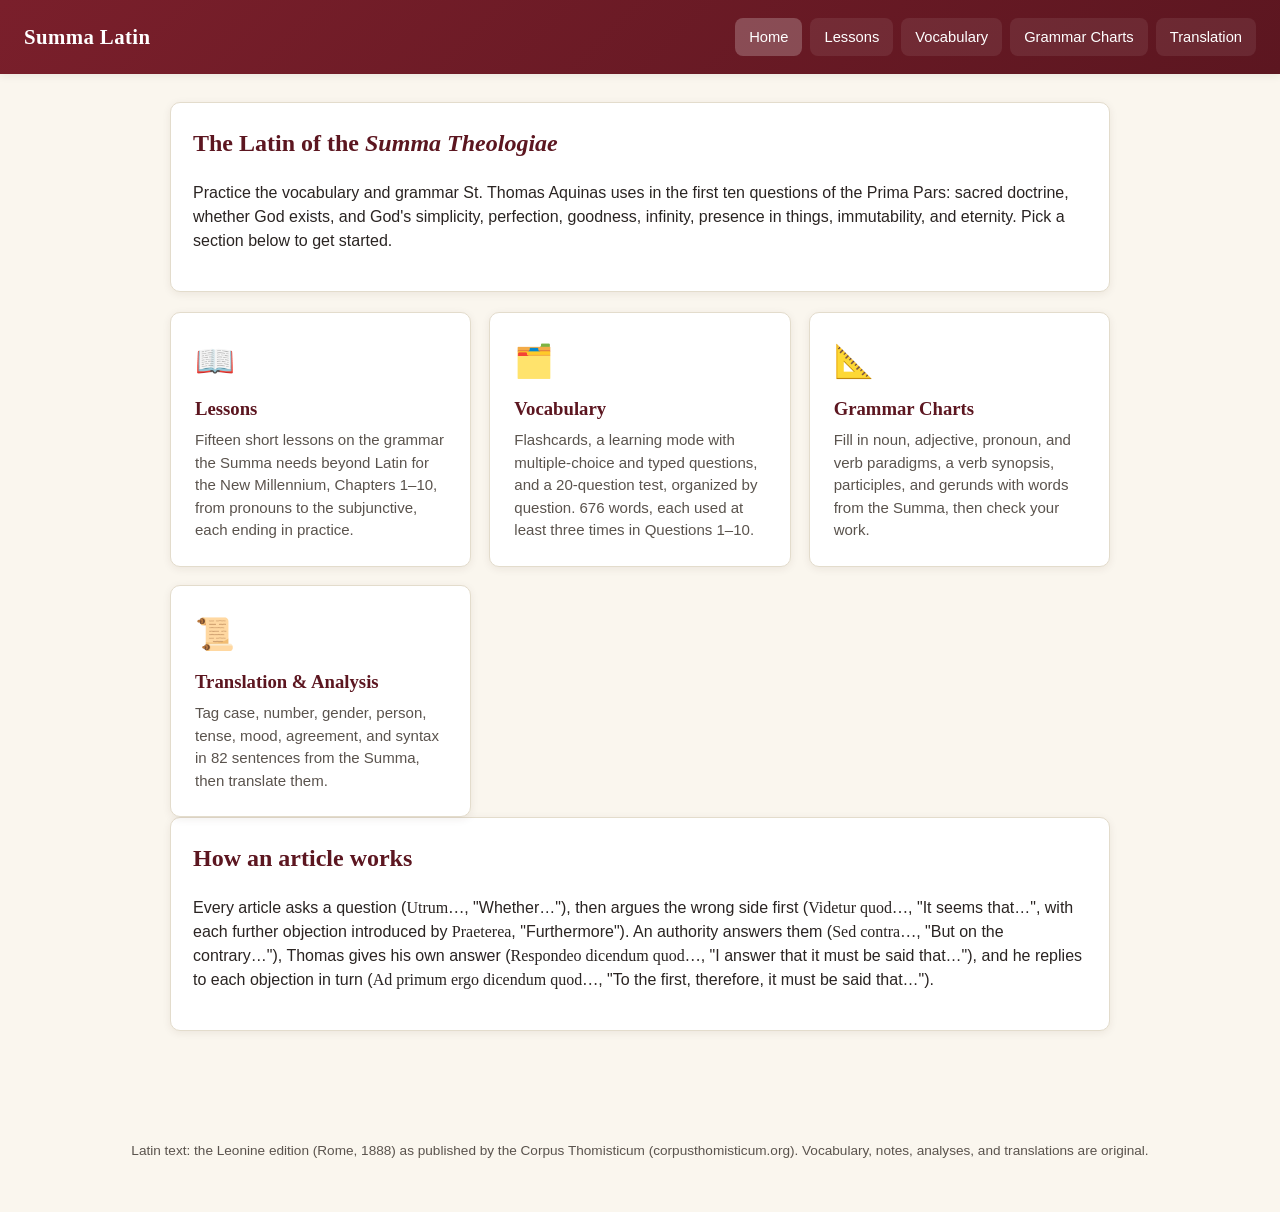
==== index.html @ b41b1ba9 "Summa Latin: practice site for Summa Theologiae I, Questions 1–10 A static site for reading the Lati" ====
<!doctype html>
<html lang="en">
<head>
<meta charset="utf-8">
<meta name="viewport" content="width=device-width, initial-scale=1">
<title>Summa Latin — Summa Theologiae I, Qq. 1–10</title>
<link rel="stylesheet" href="css/style.css">
</head>
<body>
<header class="site-header">
  <h1><a href="index.html">Summa Latin</a></h1>
  <nav class="site-nav">
    <a href="index.html" class="active">Home</a>
    <a href="lessons.html">Lessons</a>
    <a href="flashcards.html">Vocabulary</a>
    <a href="grammar.html">Grammar Charts</a>
    <a href="translate.html">Translation</a>
  </nav>
</header>

<main>
  <div class="card">
    <h2>The Latin of the <em>Summa Theologiae</em></h2>
    <p>Practice the vocabulary and grammar St. Thomas Aquinas uses in the first ten questions of the Prima Pars: sacred doctrine, whether God exists, and God's simplicity, perfection, goodness, infinity, presence in things, immutability, and eternity. Pick a section below to get started.</p>
  </div>

  <div class="section-grid">
    <a class="section-tile" href="lessons.html">
      <div class="icon">📖</div>
      <h3>Lessons</h3>
      <p>Fifteen short lessons on the grammar the Summa needs beyond Latin for the New Millennium, Chapters 1–10, from pronouns to the subjunctive, each ending in practice.</p>
    </a>
    <a class="section-tile" href="flashcards.html">
      <div class="icon">🗂️</div>
      <h3>Vocabulary</h3>
      <p id="vocabTileText">Flashcards, a learning mode with multiple-choice and typed questions, and a 20-question test, organized by question.</p>
    </a>
    <a class="section-tile" href="grammar.html">
      <div class="icon">📐</div>
      <h3>Grammar Charts</h3>
      <p>Fill in noun, adjective, pronoun, and verb paradigms, a verb synopsis, participles, and gerunds with words from the Summa, then check your work.</p>
    </a>
    <a class="section-tile" href="translate.html">
      <div class="icon">📜</div>
      <h3>Translation &amp; Analysis</h3>
      <p id="translateTileText">Tag case, number, gender, person, tense, mood, agreement, and syntax in sentences from the Summa, then translate them.</p>
    </a>
  </div>

  <div class="card">
    <h2>How an article works</h2>
    <p>Every article asks a question (<span class="latin">Utrum…</span>, "Whether…"), then argues the wrong side first (<span class="latin">Videtur quod…</span>, "It seems that…", with each further objection introduced by <span class="latin">Praeterea</span>, "Furthermore"). An authority answers them (<span class="latin">Sed contra…</span>, "But on the contrary…"), Thomas gives his own answer (<span class="latin">Respondeo dicendum quod…</span>, "I answer that it must be said that…"), and he replies to each objection in turn (<span class="latin">Ad primum ergo dicendum quod…</span>, "To the first, therefore, it must be said that…").</p>
  </div>
</main>

<footer class="site-footer" id="footerText">Latin text: the Leonine edition (Rome, 1888) as published by the Corpus Thomisticum (corpusthomisticum.org). Vocabulary, notes, analyses, and translations are original.</footer>
<script type="module" src="js/home.js"></script>
</body>
</html>
---- css/style.css ----
:root {
  --maroon: #7a1f2b;
  --maroon-dark: #5c1620;
  --gold: #b8892b;
  --cream: #faf6ee;
  --paper: #ffffff;
  --ink: #2a2422;
  --ink-soft: #5a534d;
  --border: #e3dccc;
  --good: #2e7d4f;
  --bad: #b3382c;
  --shadow: 0 2px 8px rgba(60, 40, 20, 0.08);
  --radius: 10px;
}

* { box-sizing: border-box; }

html, body {
  margin: 0;
  padding: 0;
  background: var(--cream);
  color: var(--ink);
  font-family: -apple-system, BlinkMacSystemFont, "Segoe UI", Helvetica, Arial, sans-serif;
  line-height: 1.5;
}

.latin {
  font-family: Georgia, "Times New Roman", serif;
}

a { color: var(--maroon); }

header.site-header {
  background: linear-gradient(135deg, var(--maroon), var(--maroon-dark));
  color: #fff;
  padding: 18px 24px;
  display: flex;
  align-items: center;
  justify-content: space-between;
  flex-wrap: wrap;
  gap: 12px;
  box-shadow: var(--shadow);
}

header.site-header h1 {
  margin: 0;
  font-size: 1.3rem;
  font-family: Georgia, serif;
  letter-spacing: 0.02em;
}

header.site-header h1 a { color: #fff; text-decoration: none; }

nav.site-nav { display: flex; gap: 8px; flex-wrap: wrap; }

nav.site-nav a {
  color: #fff;
  text-decoration: none;
  padding: 8px 14px;
  border-radius: 8px;
  font-size: 0.92rem;
  background: rgba(255,255,255,0.08);
  transition: background 0.15s;
}

/* Hover styles apply only where the pointer can really hover (a mouse). A touch screen leaves the spot of the
   last tap "hovered", so when the next question's choices fill the same boxes, the one in that spot looked
   pressed. A press is shown with :active instead. */
nav.site-nav a:active, nav.site-nav a.active {
  background: rgba(255,255,255,0.22);
}
@media (hover: hover) { nav.site-nav a:hover { background: rgba(255,255,255,0.22); } }

/* Level 1 / Level 2 textbook switch in the header */
.book-switch {
  display: flex;
  align-items: center;
  gap: 2px;
  padding: 3px;
  border-radius: 10px;
  background: rgba(255,255,255,0.08);
}
.book-switch-label { font-size: 0.82rem; opacity: 0.85; padding: 0 6px 0 8px; }
.book-switch button {
  background: transparent;
  border: none;
  color: #fff;
  padding: 6px 12px;
  border-radius: 7px;
  font-size: 0.88rem;
}
.book-switch button:active { background: rgba(255,255,255,0.16); }
@media (hover: hover) { .book-switch button:hover { background: rgba(255,255,255,0.16); } }
.book-switch button[aria-pressed="true"] { background: #fff; color: var(--maroon-dark); font-weight: 600; }

main {
  max-width: 980px;
  margin: 0 auto;
  padding: 28px 20px 60px;
}

.card {
  background: var(--paper);
  border: 1px solid var(--border);
  border-radius: var(--radius);
  box-shadow: var(--shadow);
  padding: 22px;
  margin-bottom: 20px;
}

.card h2 { margin-top: 0; font-family: Georgia, serif; color: var(--maroon-dark); }

.section-grid {
  display: grid;
  grid-template-columns: repeat(auto-fit, minmax(240px, 1fr));
  gap: 18px;
  margin-top: 20px;
}

.section-tile {
  display: block;
  background: var(--paper);
  border: 1px solid var(--border);
  border-radius: var(--radius);
  box-shadow: var(--shadow);
  padding: 24px;
  text-decoration: none;
  color: var(--ink);
  transition: transform 0.12s, box-shadow 0.12s;
}

.section-tile:active { transform: translateY(-2px); box-shadow: 0 6px 16px rgba(60,40,20,0.14); }
@media (hover: hover) { .section-tile:hover { transform: translateY(-2px); box-shadow: 0 6px 16px rgba(60,40,20,0.14); } }

.section-tile .icon { font-size: 2rem; }
.section-tile h3 { margin: 10px 0 6px; color: var(--maroon-dark); font-family: Georgia, serif; }
.section-tile p { margin: 0; color: var(--ink-soft); font-size: 0.94rem; }

button, .btn {
  font-family: inherit;
  font-size: 0.95rem;
  padding: 10px 18px;
  border-radius: 8px;
  border: 1px solid var(--maroon);
  background: var(--maroon);
  color: #fff;
  cursor: pointer;
  transition: background 0.15s, transform 0.05s;
}

@media (hover: hover) { button:hover, .btn:hover { background: var(--maroon-dark); } }
button:active, .btn:active { background: var(--maroon-dark); transform: scale(0.98); }

button.secondary, .btn.secondary {
  background: transparent;
  color: var(--maroon);
}
@media (hover: hover) { button.secondary:hover, .btn.secondary:hover { background: rgba(122,31,43,0.08); } }
button.secondary:active, .btn.secondary:active { background: rgba(122,31,43,0.08); }

button:disabled { opacity: 0.45; cursor: not-allowed; }

select, input[type="text"] {
  font-family: inherit;
  font-size: 0.95rem;
  padding: 7px 10px;
  border-radius: 6px;
  border: 1px solid var(--border);
  background: #fff;
  color: var(--ink);
}

.chapter-picker {
  display: flex;
  flex-wrap: wrap;
  gap: 8px;
  margin: 10px 0;
}

.chapter-chip {
  border: 1px solid var(--border);
  background: #fff;
  padding: 7px 14px;
  border-radius: 20px;
  cursor: pointer;
  font-size: 0.9rem;
  user-select: none;
}

.chapter-chip.selected {
  background: var(--maroon);
  color: #fff;
  border-color: var(--maroon);
}

.pill {
  display: inline-block;
  padding: 2px 10px;
  border-radius: 12px;
  font-size: 0.78rem;
  background: var(--border);
  color: var(--ink-soft);
}

footer.site-footer {
  text-align: center;
  color: var(--ink-soft);
  font-size: 0.85rem;
  padding: 30px 20px 50px;
}

.empty-state {
  text-align: center;
  color: var(--ink-soft);
  padding: 40px 20px;
}

/* ---- Flashcards ---- */
.flashcard-stage {
  display: flex;
  flex-direction: column;
  align-items: center;
  gap: 18px;
}

.flashcard {
  width: 100%;
  max-width: 480px;
  height: 280px;
  perspective: 1200px;
  cursor: pointer;
}

.flashcard-inner {
  position: relative;
  width: 100%;
  height: 100%;
  transition: transform 0.5s;
  transform-style: preserve-3d;
}

.flashcard.flipped .flashcard-inner { transform: rotateY(180deg); }

.flashcard-face {
  position: absolute;
  inset: 0;
  backface-visibility: hidden;
  border-radius: 16px;
  border: 1px solid var(--border);
  box-shadow: var(--shadow);
  display: flex;
  flex-direction: column;
  align-items: center;
  justify-content: center;
  text-align: center;
  padding: 20px;
  background: var(--paper);
}

.flashcard-face.back { transform: rotateY(180deg); background: #fff7ea; }

.flashcard-face .word { font-size: 2rem; font-family: Georgia, serif; color: var(--maroon-dark); }
.flashcard-face .word.compact { font-size: 1.5rem; max-width: 90%; }
.flashcard-face .word.compact-sm { font-size: 1.15rem; max-width: 95%; line-height: 1.3; }
/* The back of a card: the word's usage note (dīcendum est quod: it must be said that) and how often the Summa uses it */
.flashcard-face .card-note { margin-top: 12px; max-width: 90%; font-size: 0.95rem; color: var(--ink); font-style: italic; line-height: 1.35; }
.flashcard-face .card-count { margin-top: 10px; font-size: 0.85rem; color: var(--ink-soft); }
.flashcard-face .sub { color: var(--ink-soft); margin-top: 10px; font-size: 1rem; }
.flashcard-face .hint { position: absolute; bottom: 14px; color: var(--ink-soft); font-size: 0.78rem; }

.flashcard-controls { display: flex; gap: 10px; align-items: center; }
.progress-text { color: var(--ink-soft); font-size: 0.9rem; }

.mode-toggle { display: flex; flex-wrap: wrap; gap: 8px; margin-bottom: 16px; }
.mode-toggle button { background: transparent; color: var(--maroon); }
.mode-toggle button.active { background: var(--maroon); color: #fff; }

/* ---- Learn mode (MC) ---- */
.mc-prompt {
  text-align: center;
  font-size: 1.6rem;
  font-family: Georgia, serif;
  color: var(--maroon-dark);
  margin: 10px 0 22px;
}
.mc-sub { text-align: center; color: var(--ink-soft); margin-top: -14px; margin-bottom: 20px; }
/* Derivative Practice's hint after a wrong answer: the Latin word's meaning,
   under the prompt, and each choice's definition */
.mc-meaning { text-align: center; color: var(--ink-soft); margin-top: -14px; margin-bottom: 22px; }
.mc-option .mc-word { display: block; }
.mc-option .mc-definition { display: block; margin-top: 4px; font-size: 0.85rem; color: var(--ink-soft); }

.mc-options {
  display: grid;
  grid-template-columns: 1fr 1fr;
  gap: 12px;
}
@media (max-width: 560px) { .mc-options { grid-template-columns: 1fr; } }

.mc-option {
  padding: 14px 16px;
  border-radius: 10px;
  border: 1.5px solid var(--border);
  background: #fff;
  color: var(--ink);
  text-align: left;
  cursor: pointer;
  font-size: 1rem;
}
/* Override the general button hover and press fill, which hid the option's text. The outline is for a real
   hover or a press only, so a touch screen doesn't keep the box where the last tap landed outlined when
   the next choices appear there. */
@media (hover: hover) { .mc-option:hover { border-color: var(--maroon); background: #fff; } }
.mc-option:not(:disabled):active { border-color: var(--maroon); background: #fff; }
.mc-option.correct { background: #e5f4ea; border-color: var(--good); }
.mc-option.incorrect { background: #fbe8e6; border-color: var(--bad); }
.mc-option:disabled { cursor: default; opacity: 1; }
.mc-option:disabled:not(.correct):not(.incorrect) { opacity: 0.5; }

/* Learning Mode's typed questions: the English, then a box for the Latin */
.typed-pos { text-align: center; color: var(--ink-soft); font-size: 0.9rem; margin: -16px 0 18px; }
.typed-answer { display: flex; gap: 10px; max-width: 560px; margin: 0 auto; }
.typed-answer input[type="text"] { flex: 1 1 auto; min-width: 0; font-size: 1.15rem; padding: 10px 12px; }
.typed-answer input.correct { background: #e5f4ea; border-color: var(--good); }
.typed-answer input.incorrect { background: #fbe8e6; border-color: var(--bad); }
.typed-macrons { display: flex; flex-wrap: wrap; gap: 6px; align-items: center; justify-content: center; margin-top: 10px; }
.typed-macrons button { padding: 4px 10px; }
.typed-feedback { display: flex; flex-wrap: wrap; gap: 10px; align-items: center; justify-content: center; margin-top: 16px; min-height: 2.2em; }
.typed-feedback.correct { color: var(--good); font-weight: 600; }
.typed-feedback.incorrect { color: var(--bad); }
.typed-feedback .latin { font-size: 1.15rem; color: var(--ink); }

.stat-row { display: flex; gap: 20px; justify-content: center; margin: 14px 0; flex-wrap: wrap; }
.stat { text-align: center; }
.stat .num { font-size: 1.5rem; font-weight: 600; color: var(--maroon-dark); }
.stat .label { font-size: 0.8rem; color: var(--ink-soft); }

/* ---- Grammar charts ---- */
table.chart {
  border-collapse: collapse;
  width: 100%;
  margin-top: 14px;
}
table.chart th, table.chart td {
  border: 1px solid var(--border);
  padding: 6px;
  text-align: center;
}
table.chart th {
  background: #f5efe0;
  color: var(--maroon-dark);
  font-family: Georgia, serif;
}
table.chart td input {
  width: 100%;
  min-width: 70px;
  border: none;
  background: transparent;
  text-align: center;
  font-family: Georgia, serif;
  font-size: 0.95rem;
  padding: 6px 4px;
  border-radius: 5px;
}
table.chart td input:focus { outline: 2px solid var(--gold); background: #fffdf6; }
table.chart td.correct input { background: #e5f4ea; }
table.chart td.incorrect input { background: #fbe8e6; }
table.chart td.case-label { font-weight: 600; background: #faf6ee; }
/* A chart with a column per gender: a "Singular" row and its cases, then a "Plural" row and its cases.
   The comparison chart (positive, comparative, superlative) shares the phone rules. On phones the case and
   gender names shorten so that the columns fit the screen. */
table.chart tr.number-row th { text-align: left; padding: 4px 8px; font-size: 0.85rem; background: #faf6ee; }
table.chart.gender-chart .label-short, table.chart.compare-chart .label-short { display: none; }
@media (max-width: 560px) {
  table.chart.gender-chart td, table.chart.compare-chart td { padding: 5px 3px; }
  table.chart.gender-chart td.case-label { font-size: 0.9rem; }
  table.chart.compare-chart th { font-size: 0.9rem; padding: 6px 3px; }
  table.chart.gender-chart .label-full, table.chart.compare-chart .label-full { display: none; }
  table.chart.gender-chart .label-short, table.chart.compare-chart .label-short { display: inline; }
  table.chart.gender-chart td input, table.chart.compare-chart td input { min-width: 0; font-size: 0.9rem; padding: 6px 2px; }
}
/* The longest forms (eōrundem, eārundem) need the padding trimmed on the narrowest phones */
@media (max-width: 380px) {
  table.chart.gender-chart td, table.chart.compare-chart td { padding: 5px 1px; }
  table.chart.gender-chart td input, table.chart.compare-chart td input { padding: 6px 1px; }
}
@media (max-width: 340px) {
  table.chart.gender-chart td, table.chart.compare-chart td { padding: 5px 0; }
  table.chart.gender-chart td input, table.chart.compare-chart td input { font-size: 0.78rem; padding: 6px 0; }
}

/* Translating a correctly conjugated verb chart */
.translate-offer { display: flex; flex-wrap: wrap; align-items: center; gap: 10px; margin-top: 12px; color: var(--good); font-weight: 600; }
.translate-cell { display: flex; flex-wrap: wrap; align-items: center; gap: 4px 10px; }
.translate-latin { font-weight: 700; color: var(--maroon-dark); min-width: 5.5em; text-align: left; overflow-wrap: anywhere; }
table.chart td .translate-cell input { flex: 1 1 8em; text-align: left; border-bottom: 1px dashed var(--border); }
table.chart.translate-chart .label-short { display: none; }
@media (max-width: 560px) {
  .translate-latin { font-size: 0.9rem; }
  table.chart.translate-chart td { padding: 5px 4px; }
  table.chart.translate-chart .label-full { display: none; }
  table.chart.translate-chart .label-short { display: inline; }
}

.chart-toolbar { display: flex; gap: 10px; align-items: center; flex-wrap: wrap; margin-bottom: 10px; }

/* The verb synopsis (Level 2): its choices, then one table per mood */
.synopsis-group { display: inline-flex; flex-wrap: wrap; align-items: center; gap: 4px 14px; }
.synopsis-pick { display: inline-flex; align-items: center; gap: 5px; white-space: nowrap; }
h3.synopsis-mood { margin: 18px 0 0; color: var(--maroon-dark); font-family: Georgia, serif; }
table.chart.synopsis-chart { margin-top: 8px; }
table.chart.synopsis-chart td.case-label { width: 9em; }
table.chart.synopsis-chart .label-short { display: none; }
@media (max-width: 560px) {
  table.chart.synopsis-chart td { padding: 5px 3px; }
  table.chart.synopsis-chart td.case-label { width: auto; font-size: 0.9rem; }
  table.chart.synopsis-chart .label-full { display: none; }
  table.chart.synopsis-chart .label-short { display: inline; }
  table.chart.synopsis-chart td input { min-width: 0; font-size: 0.9rem; padding: 6px 2px; }
}
/* A select sizes itself to its longest option (e.g. full principal parts
   plus meaning); keep it inside the card on narrow screens. */
.chart-toolbar select { max-width: 100%; min-width: 0; }

/* ---- Translation section ---- */
.sentence-list { display: flex; flex-direction: column; gap: 10px; }
.sentence-item {
  background: #fff;
  border: 1px solid var(--border);
  border-radius: 8px;
  padding: 14px 16px;
  cursor: pointer;
  display: flex;
  justify-content: space-between;
  align-items: center;
  gap: 10px;
}
.sentence-item:active { border-color: var(--maroon); }
@media (hover: hover) { .sentence-item:hover { border-color: var(--maroon); } }
.sentence-item .latin { font-size: 1.05rem; }
.sentence-item .sentence-number { display: inline-block; min-width: 1.5em; font-weight: 700; color: var(--maroon-dark); }
.sentence-item .status { font-size: 0.8rem; }
.status.done { color: var(--good); }

.analysis-word {
  display: inline-flex;
  flex-direction: column;
  align-items: center;
  vertical-align: top;
  margin: 6px 4px;
  gap: 4px;
}
.analysis-word .word-text {
  font-family: Georgia, serif;
  font-size: 1.15rem;
  padding: 2px 4px;
}
.analysis-word select {
  font-size: 0.72rem;
  padding: 3px 4px;
  max-width: 128px;
}
/* Wraps when a verb has four fields (person / number / tense / mood). */
.analysis-word .field-row { display: flex; gap: 3px; flex-wrap: wrap; justify-content: center; max-width: 280px; }
.analysis-sentence {
  display: flex;
  flex-wrap: wrap;
  align-items: flex-end;
  padding: 18px 10px;
  background: #fffdf6;
  border: 1px solid var(--border);
  border-radius: 10px;
  margin-bottom: 16px;
}
.plain-word {
  font-family: Georgia, serif;
  font-size: 1.15rem;
  margin: 6px 4px;
  color: var(--ink-soft);
  align-self: center;
}
.analysis-word.checked-correct .word-text { background: #e5f4ea; border-radius: 5px; }
.analysis-word.checked-incorrect .word-text { background: #fbe8e6; border-radius: 5px; }
select.field-bad { border-color: var(--bad); background: #fbe8e6; }
select.field-good { border-color: var(--good); background: #e5f4ea; }

.legend { font-size: 0.85rem; color: var(--ink-soft); margin-top: 8px; }

.punct-inline {
  font-family: Georgia, serif;
  font-size: 1.15rem;
  margin: 6px 2px 6px -3px;
  color: var(--ink-soft);
  align-self: center;
}

.score-banner {
  display: flex;
  justify-content: space-between;
  align-items: center;
  gap: 12px;
  flex-wrap: wrap;
  background: #fff7ea;
  border: 1px solid var(--border);
  border-radius: 8px;
  padding: 10px 16px;
  margin-bottom: 14px;
}
.score-banner.all-correct { background: #e5f4ea; border-color: var(--good); }

.translation-box textarea {
  width: 100%;
  font-family: inherit;
  font-size: 0.95rem;
  padding: 10px 12px;
  border-radius: 8px;
  border: 1px solid var(--border);
  margin: 8px 0;
  resize: vertical;
  background: #fff;
  color: var(--ink);
}

.model-translation {
  background: #fff7ea;
  border: 1px solid var(--border);
  border-radius: 8px;
  padding: 10px 14px;
  margin: 10px 0;
}
/* The sentence's grammar note, shown with the model translation */
.model-translation .model-note { margin-top: 8px; font-size: 0.92rem; color: var(--ink-soft); }

/* Level 1: the verdict on the typed translation */
.translation-box button { margin-right: 8px; }
.translation-verdict {
  border: 1px solid var(--border);
  border-radius: 8px;
  padding: 10px 14px;
  margin: 10px 0;
  font-weight: 600;
}
.translation-verdict:empty { display: none; }
.translation-verdict.matched { background: #e5f4ea; border-color: var(--good); color: var(--good); }
.translation-verdict.missed { background: #fff7ea; }

/* ---- Lessons ---- */
.lesson-list { display: flex; flex-direction: column; gap: 10px; margin-top: 14px; }
/* Each lesson in the list is a button, so it drops the general button colors */
.lesson-item {
  display: flex;
  align-items: flex-start;
  gap: 14px;
  width: 100%;
  text-align: left;
  background: #fff;
  color: var(--ink);
  border: 1px solid var(--border);
  border-radius: 8px;
  padding: 14px 16px;
}
@media (hover: hover) { .lesson-item:hover { background: #fff; border-color: var(--maroon); } }
.lesson-item:active { background: #fff; border-color: var(--maroon); transform: none; }
.lesson-num {
  flex: 0 0 auto;
  width: 2em;
  height: 2em;
  border-radius: 50%;
  background: var(--maroon);
  color: #fff;
  display: flex;
  align-items: center;
  justify-content: center;
  font-weight: 700;
  font-family: Georgia, serif;
}
.lesson-text { display: flex; flex-direction: column; gap: 2px; min-width: 0; }
.lesson-title { font-family: Georgia, serif; font-size: 1.08rem; color: var(--maroon-dark); font-weight: 600; }
.lesson-summary { color: var(--ink-soft); font-size: 0.92rem; }
.lesson-status { margin-left: auto; padding-left: 8px; font-size: 0.82rem; color: var(--ink-soft); white-space: nowrap; }
.lesson-status.done { color: var(--good); font-weight: 600; }

/* A lesson's card gives its paradigm tables a little more room on phones */
@media (max-width: 560px) { #lessonCard { padding: 18px 14px; } }
.lesson-top { display: flex; justify-content: space-between; align-items: center; gap: 10px; flex-wrap: wrap; margin-bottom: 12px; }
.lesson-jump { font-size: 0.9rem; }
.lesson-heading { margin-bottom: 6px; }
.lesson-intro { font-size: 1.05rem; }
.lesson-body h3, .practice-heading { font-family: Georgia, serif; color: var(--maroon-dark); margin: 28px 0 8px; font-size: 1.2rem; }
.lesson-body p, .lesson-body li { line-height: 1.6; }
.lesson-body ul { padding-left: 22px; }
.lesson-body li { margin: 4px 0; }
em.latin { font-style: italic; }

/* An example from the Summa: the Latin, an English version, a note, and where it comes from */
.lesson-example {
  border-left: 3px solid var(--gold);
  background: #fffdf6;
  padding: 9px 14px;
  margin: 12px 0;
  border-radius: 0 8px 8px 0;
}
.lesson-example .ex-la { font-size: 1.08rem; }
.lesson-example .ex-en { margin-top: 3px; }
.lesson-example .ex-note { margin-top: 5px; font-size: 0.92rem; color: var(--ink-soft); }
.ex-ref { color: var(--ink-soft); font-size: 0.8rem; margin-top: 3px; }
mark { background: #f6e3b4; color: inherit; padding: 0 2px; border-radius: 3px; }
.lesson-tip { background: #f5efe0; border: 1px solid var(--border); border-radius: 8px; padding: 10px 14px; margin: 14px 0; font-size: 0.95rem; }

/* Paradigms and lists of phrases: they scroll inside their box rather than widen the page on a phone */
.table-wrap { overflow-x: auto; margin: 12px 0; }
table.lesson-table { border-collapse: collapse; min-width: 60%; }
table.lesson-table caption { text-align: left; font-weight: 600; color: var(--maroon-dark); padding-bottom: 4px; }
table.lesson-table th, table.lesson-table td { border: 1px solid var(--border); padding: 6px 10px; text-align: left; vertical-align: top; }
table.lesson-table thead th { background: #f5efe0; color: var(--maroon-dark); font-family: Georgia, serif; }
table.lesson-table tbody th { background: #faf6ee; font-weight: 600; }
table.lesson-table td.latin { font-size: 1.02rem; }
table.lesson-table tr.group-row th { background: #faf6ee; font-size: 0.85rem; color: var(--ink-soft); }
@media (max-width: 560px) {
  table.lesson-table { min-width: 100%; font-size: 0.88rem; }
  table.lesson-table th, table.lesson-table td { padding: 5px 4px; }
  table.lesson-table td.latin { font-size: 0.92rem; }
}
@media (max-width: 340px) {
  table.lesson-table { font-size: 0.8rem; }
  table.lesson-table th, table.lesson-table td { padding: 4px 3px; }
  table.lesson-table td.latin { font-size: 0.84rem; }
  #lessonCard { padding: 16px 10px; }
}

/* ---- Lesson practice ---- */
.exercise [hidden] { display: none !important; }
.exercise { border: 1px solid var(--border); border-radius: 10px; padding: 16px; margin: 14px 0; background: #fff; }
.exercise.right { border-color: #b9dcc5; }
.exercise.wrong { border-color: #e8bcb6; }
.exercise-q { font-weight: 600; margin-bottom: 8px; }
.exercise-num { color: var(--maroon-dark); margin-right: 4px; }
.exercise-la { font-size: 1.1rem; margin: 6px 0 4px; }
.exercise .mc-options, .exercise .typed-answer, .exercise .match-list, .exercise .pick-sentence, .exercise .translation-box { margin-top: 12px; }
.exercise .typed-answer { margin-left: 0; }
.exercise .typed-macrons { justify-content: flex-start; }
.exercise-why { margin-top: 12px; padding: 9px 12px; border-radius: 8px; background: #fff7ea; font-size: 0.95rem; }
.exercise.right .exercise-why { background: #e5f4ea; }
.exercise-actions { margin-top: 10px; }

/* Click the words: each word is a button */
.pick-sentence { line-height: 2.3; font-size: 1.1rem; }
.pick-word {
  font-family: Georgia, serif;
  font-size: 1.05rem;
  padding: 1px 6px;
  margin: 2px 0;
  border-radius: 6px;
  background: #fff;
  color: var(--ink);
  border: 1px solid var(--border);
}
@media (hover: hover) { .pick-word:not(:disabled):hover { background: #fffdf6; border-color: var(--gold); } }
.pick-word:active { background: #fffdf6; transform: none; }
.pick-word.selected { background: #f6e3b4; border-color: var(--gold); }
.pick-word:disabled { opacity: 1; cursor: default; }
.pick-word.hit { background: #e5f4ea; border-color: var(--good); }
.pick-word.wrong { background: #fbe8e6; border-color: var(--bad); }
.pick-word.missed { border: 2px dashed var(--good); }
.pick-gap { white-space: pre-wrap; }

/* Matching: each item on the left has a choice of answers */
.match-row { display: flex; align-items: center; gap: 6px 12px; flex-wrap: wrap; padding: 6px 0; border-bottom: 1px dashed var(--border); }
.match-row:last-child { border-bottom: none; }
.match-left { flex: 1 1 200px; }
.match-row select { flex: 1 1 240px; max-width: 100%; min-width: 0; }
.match-row.correct select { border-color: var(--good); background: #e5f4ea; }
.match-row.incorrect select { border-color: var(--bad); background: #fbe8e6; }
.match-fix { flex-basis: 100%; color: var(--good); font-size: 0.92rem; }

.lesson-nav { display: flex; justify-content: space-between; align-items: center; gap: 10px; flex-wrap: wrap; margin-top: 26px; }
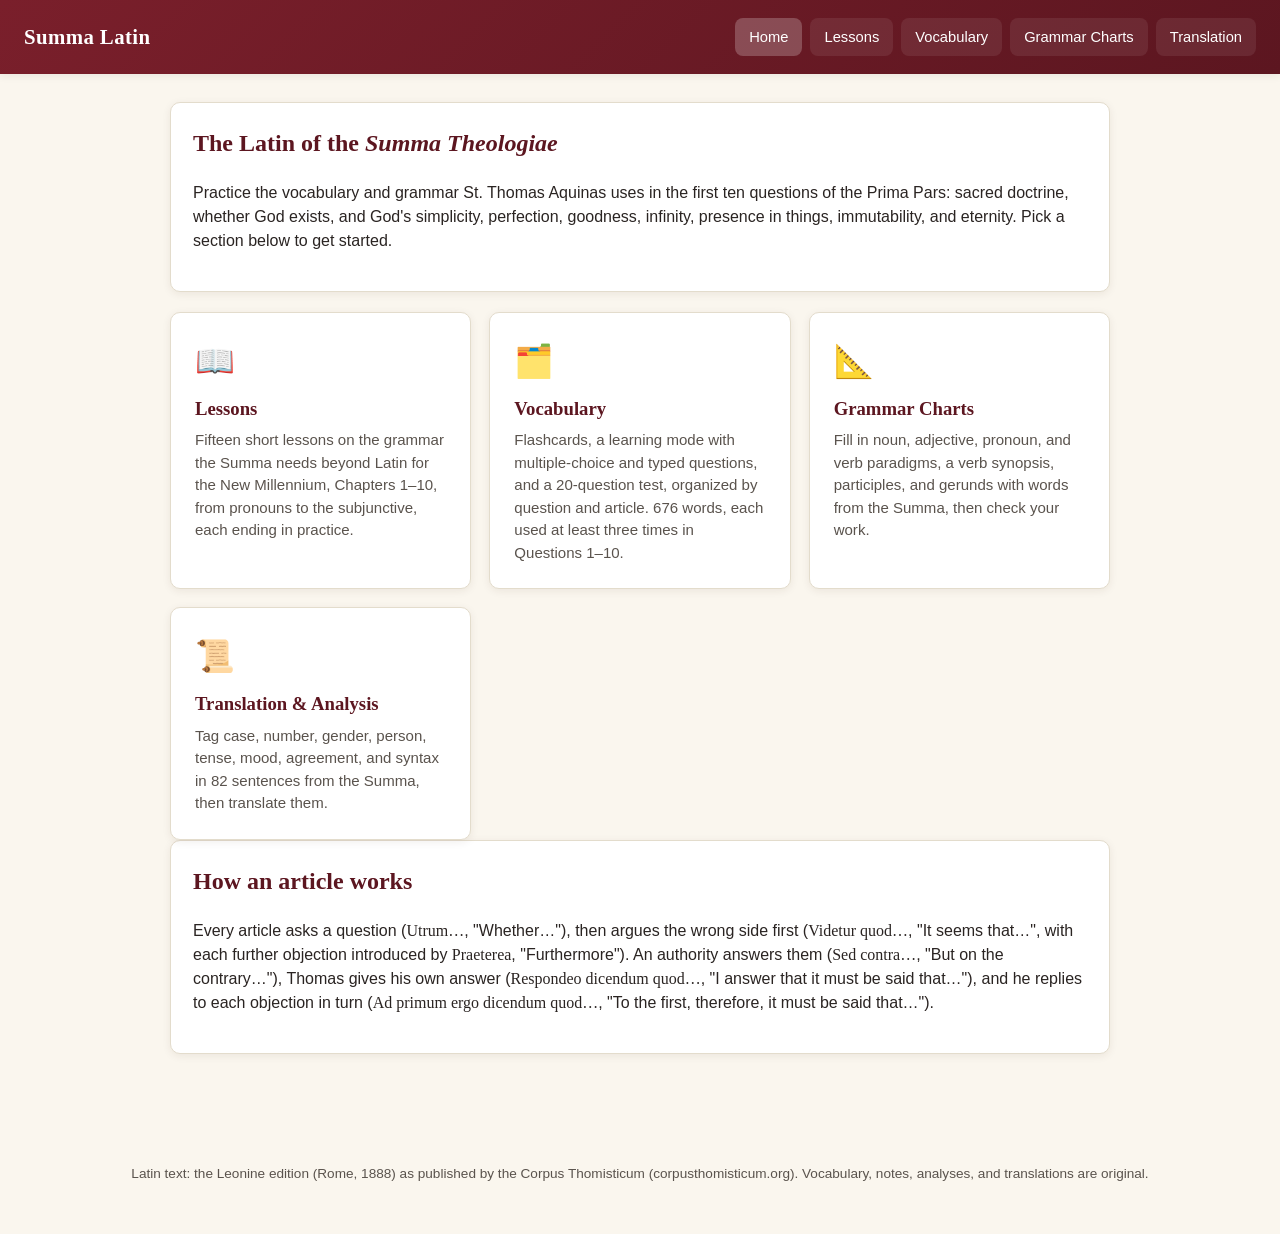
==== commit 30e7e048: "Split each question's vocabulary into article sets Over 300 words (Question 1) is too many for one L" ====
--- a/index.html
+++ b/index.html
@@ -33,7 +33,7 @@
     <a class="section-tile" href="flashcards.html">
       <div class="icon">🗂️</div>
       <h3>Vocabulary</h3>
-      <p id="vocabTileText">Flashcards, a learning mode with multiple-choice and typed questions, and a 20-question test, organized by question.</p>
+      <p id="vocabTileText">Flashcards, a learning mode with multiple-choice and typed questions, and a 20-question test, organized by question and article.</p>
     </a>
     <a class="section-tile" href="grammar.html">
       <div class="icon">📐</div>
--- a/css/style.css
+++ b/css/style.css
@@ -191,6 +191,26 @@
   background: var(--maroon);
   color: #fff;
   border-color: var(--maroon);
+}
+
+/* The vocabulary page's picker: a row per question, its first chip choosing the whole question and
+   the numbered chips its articles. A question with only some articles chosen is shaded. */
+.article-picker { flex-direction: column; flex-wrap: nowrap; gap: 6px; }
+.picker-top { display: flex; flex-wrap: wrap; align-items: center; gap: 6px 12px; margin-bottom: 4px; }
+.picker-summary { color: var(--ink-soft); font-size: 0.88rem; }
+.article-row { display: grid; grid-template-columns: 4.2rem 1fr; gap: 6px; align-items: start; }
+.article-chips { display: flex; flex-wrap: wrap; gap: 6px; }
+.article-picker .chapter-chip { padding: 5px 0; text-align: center; font-size: 0.85rem; }
+.article-picker .picker-top .chapter-chip { padding: 5px 14px; }
+.chapter-chip.question-chip { font-weight: 600; }
+.chapter-chip.article-chip { min-width: 2.4rem; }
+.chapter-chip.partial { border-color: var(--maroon); background: rgba(122,31,43,0.1); color: var(--maroon); }
+.chapter-chip.empty { opacity: 0.4; cursor: default; border-style: dashed; }
+.chapter-chip:focus-visible { outline: 2px solid var(--maroon); outline-offset: 2px; }
+@media (max-width: 560px) {
+  .article-row { grid-template-columns: 3.3rem 1fr; gap: 5px; }
+  .article-chips { gap: 5px; }
+  .chapter-chip.article-chip { min-width: 2.1rem; }
 }
 
 .pill {
